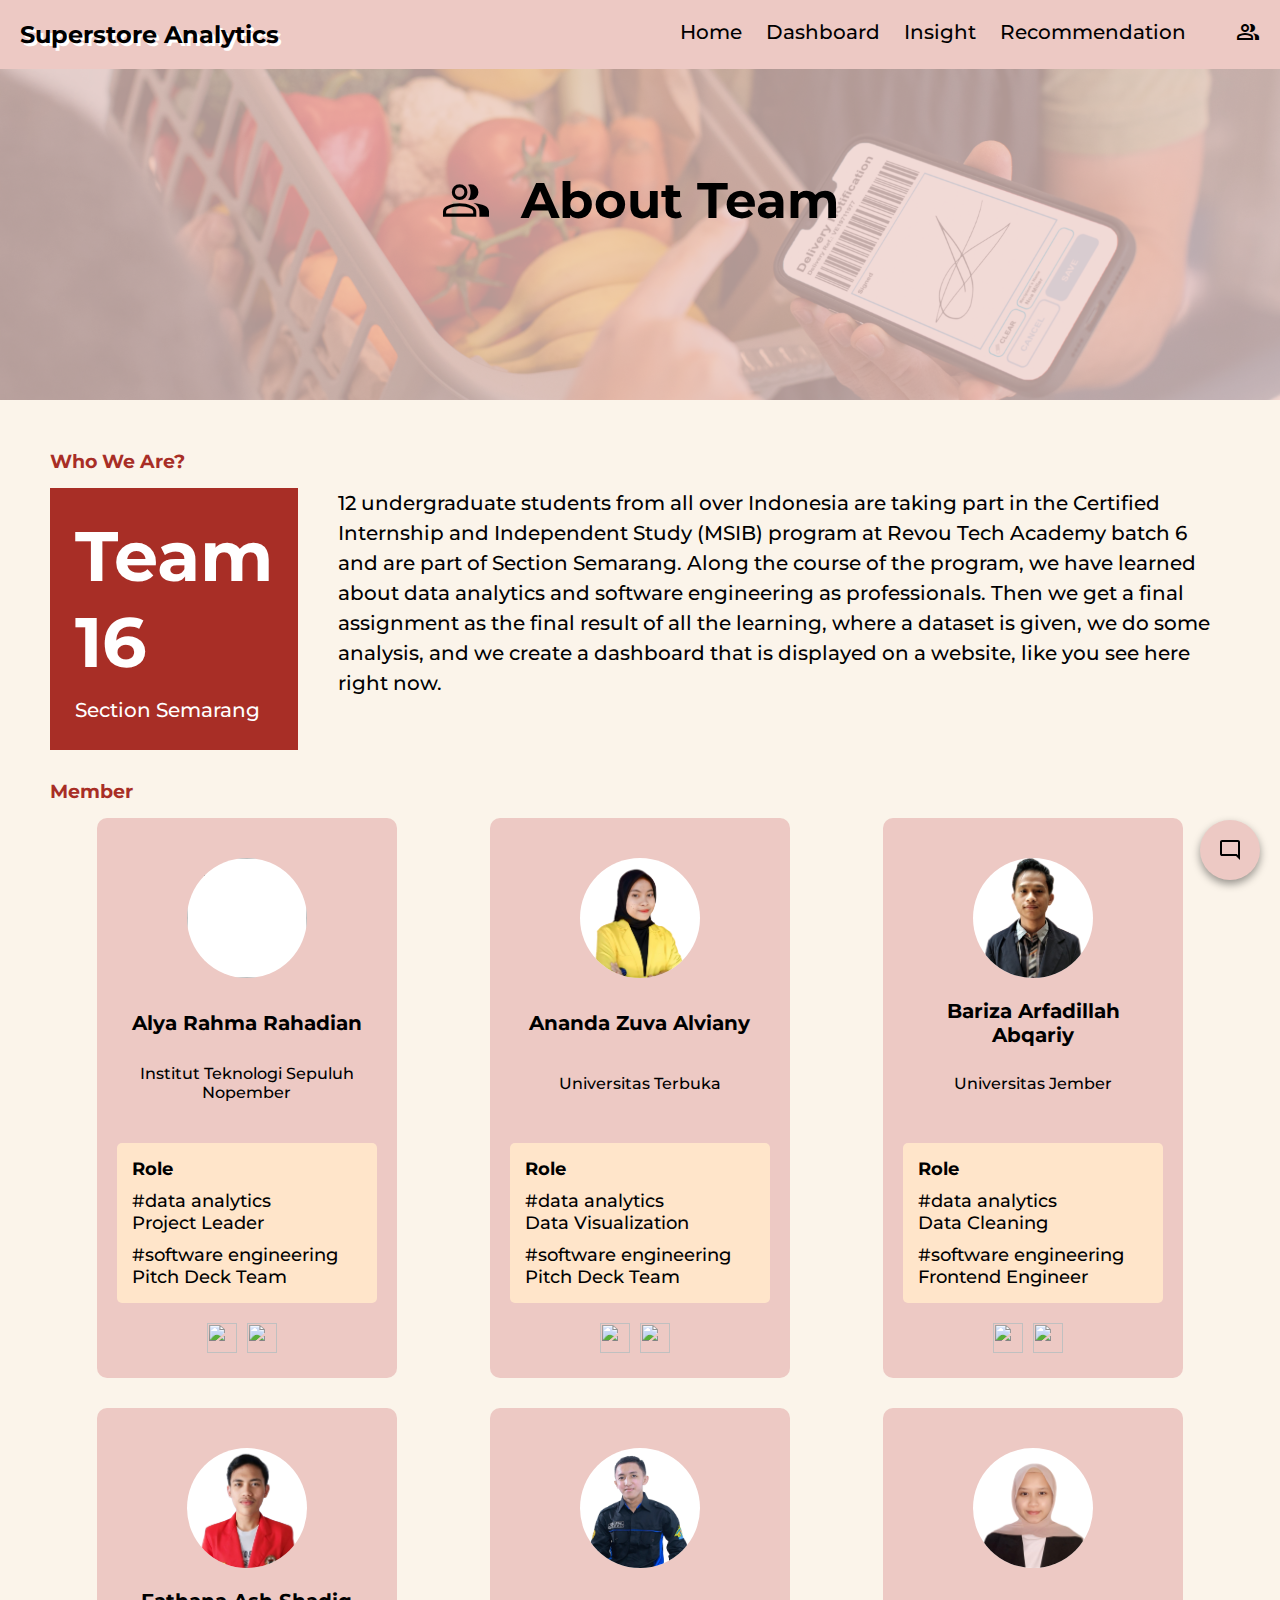
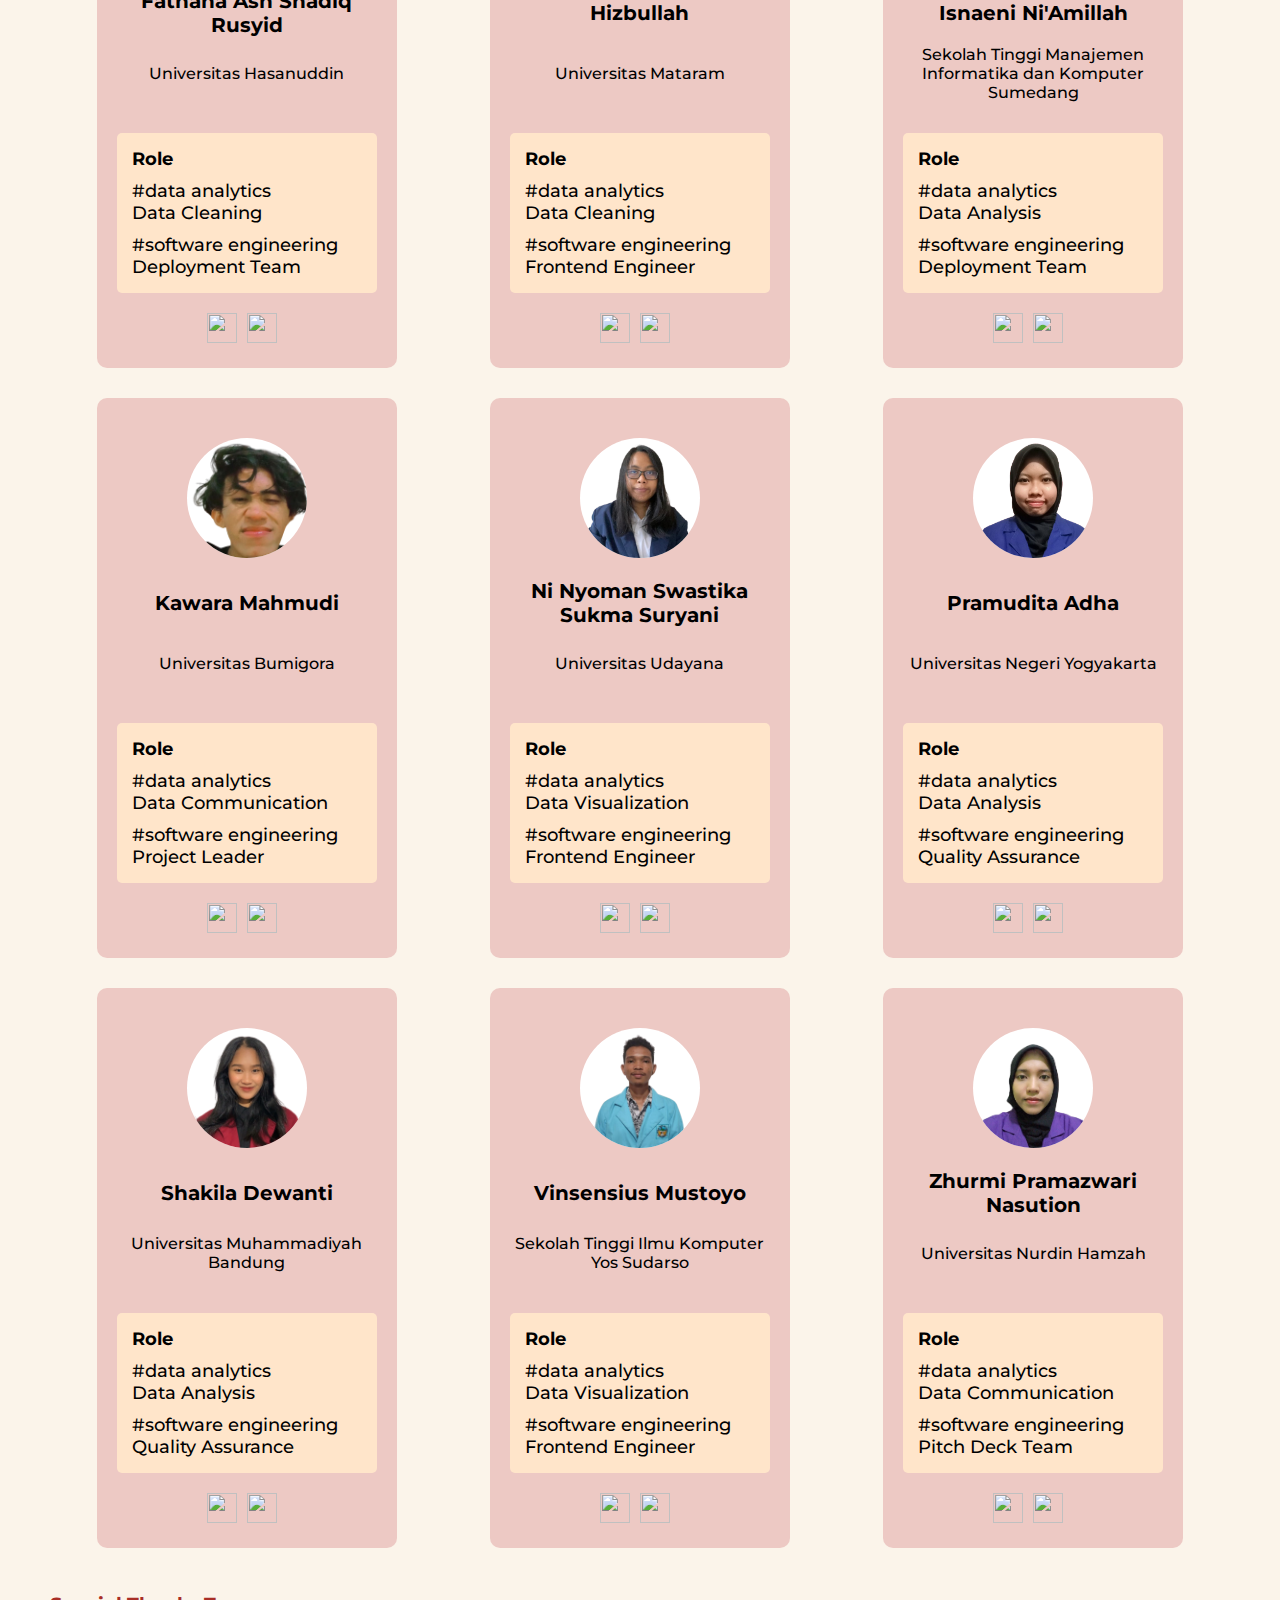
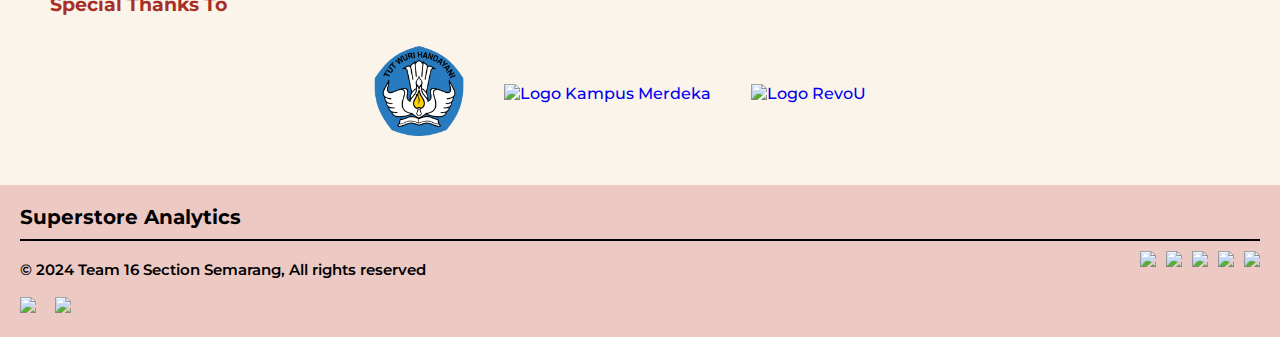
==== about.html @ 0c0ba97a "just separating the html css js" ====
<!DOCTYPE html>
<html>
    <head>
        <meta charset="UTF-8" />
        <meta name="viewport" content="width=device-width, initial-scale=1.0" />
        <title>Capstone Project | group16</title>

        <!-- Style CSS -->
        <link rel="stylesheet" type="text/css" href="./about.css">

        <link rel="preconnect" href="https://fonts.googleapis.com">
        <link rel="preconnect" href="https://fonts.gstatic.com" crossorigin>
        <link href="https://fonts.googleapis.com/css2?family=Montserrat:ital,wght@0,100..900;1,100..900&display=swap" rel="stylesheet">
    
        <!-- Icons -->
        <link
        rel="stylesheet"
        href="https://fonts.googleapis.com/css2?family=Material+Symbols+Outlined"
        />
    </head>

    <body>
        <!-- header/navigation section -->
        <nav>
                <h1 class="nav-h1">Superstore Analytics</h1>

                <div href="#" class="toggle-button" id="toggle-button">
                    <span class="material-symbols-outlined">Menu</span>
                </div>

                <div class="nav-menu-right" id="nav-menu-right">
                    <div class="nav-menu-right-container">
                        <div class="nav-menu">
                            <a href="index.html" class="nav-section-menu">Home</a>
                            <a href="dashboard.html" class="nav-section-menu">Dashboard</a>
                            <a href="insight.html" class="nav-section-menu">Insight</a>
                            <a href="halaman-recomendation.html" class="nav-section-menu">Recommendation</a>
                            <a href="about.html" class="nav-section-menu about-team">About Team</a>
                        </div>
                            <a href="about.html"aria-current="page"><span class="material-symbols-outlined icon-nav">Group</span></a>
                    </div>
                </div>
        </nav>

        <!--Title about-->
        <div class="title">
            <div class="overlay-title">
                <span class="material-symbols-outlined md-50">group</span>
                <h1 class="h1-title">About Team</h1>
            </div>
        </div>

        <!-- who we are -->
        <div class="whoweare">
            <h3>Who We Are?</h3>
            <div class="team">
                <div class="team16">
                    <p><b>Team 16</b></p>
                    <p>Section Semarang</p>
                </div>
                <p>12 undergraduate students from all over Indonesia are taking part in the Certified Internship and Independent Study (MSIB) program at Revou Tech Academy batch 6 and are part of Section Semarang. 
                    Along the course of the program, we have learned about data analytics and software engineering as professionals. 
                    Then we get a final assignment as the final result of all the learning, where a dataset is given, we do some analysis, 
                    and we create a dashboard that is displayed on a website, like you see here right now.
                </p>
            </div>
        </div>

        <!-- member -->
        <div class="member-team">
            <h3>Member</h3>
            <div class="member">
                <div class="box-member">
                    <div class="information-member">
                        <img src="./assets/revou_png-removebg-preview.png">
                        <div class="information">
                            <p><b>Alya Rahma Rahadian</b></p>
                            <p>Institut Teknologi Sepuluh Nopember</p>
                        </div>
                    </div>
                    <div class="role">
                        <p><b>Role</b></p>
                        <p>#data analytics</p>
                        <p>Project Leader</p>
                        <p>#software engineering</p>
                        <p>Pitch Deck Team</p>
                    </div>
                    <div class="sosmed">
                        <a href="https://www.linkedin.com/"><img src="./assets/sosmed-linkedin.png"></a>
                        <a href="https://github.com/alyarrahadian"><img src="./assets/sosmed-github.png"></a>
                    </div>
                </div>

                <div class="box-member">
                    <div class="information-member">
                        <img src="./assets/Photo buat PPT/ananda.png">
                        <div class="information">
                            <p><b>Ananda Zuva Alviany</b></p>
                            <p>Universitas Terbuka</p>
                        </div>
                    </div>
                    <div class="role">
                        <p><b>Role</b></p>
                        <p>#data analytics</p>
                        <p>Data Visualization</p>
                        <p>#software engineering</p>
                        <p>Pitch Deck Team</p>
                    </div>
                    <div class="sosmed">
                        <a href="https://www.linkedin.com/in/ananda-zuva-alviany-a04074256"><img src="./assets/sosmed-linkedin.png"></a>
                        <a href="https://github.com/Anandazuva"><img src="./assets/sosmed-github.png"></a>
                    </div>
                </div>

                <div class="box-member">
                    <div class="information-member">
                        <img src="./assets/Photo buat PPT/bariza.png">
                        <div class="information">
                            <p><b>Bariza Arfadillah Abqariy</b></p>
                            <p>Universitas Jember</p>
                        </div>
                    </div>
                    <div class="role">
                        <p><b>Role</b></p>
                        <p>#data analytics</p>
                        <p>Data Cleaning</p>
                        <p>#software engineering</p>
                        <p>Frontend Engineer</p>
                    </div>
                    <div class="sosmed">
                        <a href="https://linkedin.com/in/bariza-arfadillah-abqariy-230022221"><img src="./assets/sosmed-linkedin.png"></a>
                        <a href="https://github.com/barizaarfadillah"><img src="./assets/sosmed-github.png"></a>
                    </div>
                </div>

                <div class="box-member">
                    <div class="information-member">
                        <img src="./assets/Photo buat PPT/fathana.png">
                        <div class="information">
                            <p><b>Fathana Ash Shadiq Rusyid</b></p>
                            <p>Universitas Hasanuddin</p>
                        </div>
                    </div>
                    <div class="role">
                        <p><b>Role</b></p>
                        <p>#data analytics</p>
                        <p>Data Cleaning</p>
                        <p>#software engineering</p>
                        <p>Deployment Team</p>
                    </div>
                    <div class="sosmed">
                        <a href="https://www.linkedin.com/"><img src="./assets/sosmed-linkedin.png"></a>
                        <a href="https://github.com/fathanash"><img src="./assets/sosmed-github.png"></a>
                    </div>
                </div>

                <div class="box-member">
                    <div class="information-member">
                        <img src="./assets/Photo buat PPT/Hizbullah.png">
                        <div class="information">
                            <p><b>Hizbullah</b></p>
                            <p>Universitas Mataram</p>
                        </div>
                    </div>
                    <div class="role">
                        <p><b>Role</b></p>
                        <p>#data analytics</p>
                        <p>Data Cleaning</p>
                        <p>#software engineering</p>
                        <p>Frontend Engineer</p>
                    </div>
                    <div class="sosmed">
                        <a href="https://www.linkedin.com/"><img src="./assets/sosmed-linkedin.png"></a>
                        <a href="https://github.com"><img src="./assets/sosmed-github.png"></a>
                    </div>
                </div>

                <div class="box-member">
                    <div class="information-member">
                        <img src="./assets/Photo buat PPT/isnaeni.png">
                        <div class="information">
                            <p><b>Isnaeni Ni'Amillah</b></p>
                            <p>Sekolah Tinggi Manajemen Informatika dan Komputer Sumedang</p>
                        </div>
                    </div>
                    <div class="role">
                        <p><b>Role</b></p>
                        <p>#data analytics</p>
                        <p>Data Analysis</p>
                        <p>#software engineering</p>
                        <p>Deployment Team</p>
                    </div>
                    <div class="sosmed">
                        <a href="https://www.linkedin.com/in/isnaeni-ni-amillah/"><img src="./assets/sosmed-linkedin.png"></a>
                        <a href="https://github.com/isnaeniniamillah"><img src="./assets/sosmed-github.png"></a>
                    </div>
                </div>

                <div class="box-member">
                    <div class="information-member">
                        <img src="./assets/Photo buat PPT/kawara.png">
                        <div class="information">
                            <p><b>Kawara Mahmudi</b></p>
                            <p>Universitas Bumigora</p>
                        </div>
                    </div>
                    <div class="role">
                        <p><b>Role</b></p>
                        <p>#data analytics</p>
                        <p>Data Communication</p>
                        <p>#software engineering</p>
                        <p>Project Leader</p>
                    </div>
                    <div class="sosmed">
                        <a href="https://www.linkedin.com/in/kawara-mahmudi-bbb211290/"><img src="./assets/sosmed-linkedin.png"></a>
                        <a href="https://github.com/kawaramuhammad"><img src="./assets/sosmed-github.png"></a>
                    </div>
                </div>

                <div class="box-member">
                    <div class="information-member">
                        <img src="./assets/Photo buat PPT/sukma.png">
                        <div class="information">
                            <p><b>Ni Nyoman Swastika Sukma Suryani</b></p>
                            <p>Universitas Udayana</p>
                        </div>
                    </div>
                    <div class="role">
                        <p><b>Role</b></p>
                        <p>#data analytics</p>
                        <p>Data Visualization</p>
                        <p>#software engineering</p>
                        <p>Frontend Engineer</p>
                    </div>
                    <div class="sosmed">
                        <a href="https://www.linkedin.com/in/ni-nyoman-swastika-sukma-suryani/"><img src="./assets/sosmed-linkedin.png"></a>
                        <a href="https://github.com/nisukmaa"><img src="./assets/sosmed-github.png"></a>
                    </div>
                </div>

                <div class="box-member">
                    <div class="information-member">
                        <img src="./assets/adha.png">
                        <div class="information">
                            <p><b>Pramudita Adha</b></p>
                            <p>Universitas Negeri Yogyakarta</p>
                        </div>
                    </div>
                    <div class="role">
                        <p><b>Role</b></p>
                        <p>#data analytics</p>
                        <p>Data Analysis</p>
                        <p>#software engineering</p>
                        <p>Quality Assurance</p>
                    </div>
                    <div class="sosmed">
                        <a href="https://linkedin.com/in/pramudita-adha"><img src="./assets/sosmed-linkedin.png"></a>
                        <a href="https://github.com/pramuditaadha"><img src="./assets/sosmed-github.png"></a>
                    </div>
                </div>

                <div class="box-member">
                    <div class="information-member">
                        <img src="./assets/Photo buat PPT/shakila.png">
                        <div class="information">
                            <p><b>Shakila Dewanti</b></p>
                            <p>Universitas Muhammadiyah Bandung</p>
                        </div>
                    </div>
                    <div class="role">
                        <p><b>Role</b></p>
                        <p>#data analytics</p>
                        <p>Data Analysis</p>
                        <p>#software engineering</p>
                        <p>Quality Assurance</p>
                    </div>
                    <div class="sosmed">
                        <a href="https://linkedin.com/in/shakila-dewanti-b1394627b"><img src="./assets/sosmed-linkedin.png"></a>
                        <a href="https://github.com/kilaaa1818"><img src="./assets/sosmed-github.png"></a>
                    </div>
                </div>

                <div class="box-member">
                    <div class="information-member">
                        <img src="./assets/Photo buat PPT/jhen.png">
                        <div class="information">
                            <p><b>Vinsensius Mustoyo</b></p>
                            <p>Sekolah Tinggi Ilmu Komputer Yos Sudarso</p>
                        </div>
                    </div>
                    <div class="role">
                        <p><b>Role</b></p>
                        <p>#data analytics</p>
                        <p>Data Visualization</p>
                        <p>#software engineering</p>
                        <p>Frontend Engineer</p>
                    </div>
                    <div class="sosmed">
                        <a href="https://www.linkedin.com/in/vinsensius-mustoyo-15b9322b1/"><img src="./assets/sosmed-linkedin.png"></a>
                        <a href="https://github.com/JhenMustoyo27"><img src="./assets/sosmed-github.png"></a>
                    </div>
                </div>

                <div class="box-member">
                    <div class="information-member">
                        <img src="./assets/Photo buat PPT/zhurmi.png">
                        <div class="information">
                            <p><b>Zhurmi Pramazwari Nasution</b></p>
                            <p>Universitas Nurdin Hamzah</p>
                        </div>
                    </div>
                    <div class="role">
                        <p><b>Role</b></p>
                        <p>#data analytics</p>
                        <p>Data Communication</p>
                        <p>#software engineering</p>
                        <p>Pitch Deck Team</p>
                    </div>
                    <div class="sosmed">
                        <a href="https://www.linkedin.com/in/zhurmi-pramazwari-nasution-6075a1277/"><img src="./assets/sosmed-linkedin.png"></a>
                        <a href="https://github.com/Zhurmi15"><img src="./assets/sosmed-github.png"></a>
                    </div>
                </div>
            </div>
        </div>

        <!-- special thanks -->
        <div class="specialthanks">
            <h3>Special Thanks To</h3>
            <div class="img-container">
                <a href="https://www.kemdikbud.go.id/"><img src="./assets/Logo_of_Ministry_of_Education_and_Culture_of_Republic_of_Indonesia.svg.webp" alt="Logo Kemendikbudristek"></a>
                <a href="https://kampusmerdeka.kemdikbud.go.id/"><img src="./assets/Logo_Kampus_Merdeka_Kemendikbud.png" alt="Logo Kampus Merdeka"></a>
                <a href="https://revou.co/"><img src="./assets/revou_png-removebg-preview.png" alt="Logo RevoU" class="revou"></a>
            </div>
        </div>

        <!-- footer section -->
        <div class="footer-side">
            <h1 class="left-h1">Superstore Analytics</h1>
            
            <div class="line"></div>
            <div class="flex-footer">
                <p class="p-footer">© 2024 Team 16 Section Semarang, All rights reserved</p>
                <div class="sosmed-flex-footer">
                    <a href="https://www.instagram.com/"><img src="./assets/sosmed-ig.png" class="sosmed-footer"></a>
                    <a href="https://www.facebook.com/"><img src="./assets/sosmed-fb.png" class="sosmed-footer"></a>
                    <a href="https://www.x.com/"><img src="./assets/sosmed-x twt.png" class="sosmed-footer"></a>
                    <a href="https://www.linkedin.com/"><img src="./assets/sosmed-linkedin.png" class="sosmed-footer"></a>
                    <a href="https://github.com/Kampus-Merdeka-Software-Engineering/km-feb24-Semarang-16.git"><img src="./assets/sosmed-github.png" class="sosmed-footer sosmed-footer-github"></a>
            </div>
        </div>
            <img src="./assets/revou_png-removebg-preview.png" class="logo-footer">
            <img src="./assets/km png.png" class="logo-footer">
        </div>

        <!-- message icon -->
        <button class="message-icon" id="messageIcon">
            <span class="material-symbols-outlined"> mode_comment</span>
        </button>

        <!-- message pop pup -->
        <div class="popup-overlay" style="display: none;"></div>
        <div class="popup-container" id="popupContainer" style="display: none;">
            <div class="popup-box">
                <div><span class="material-symbols-outlined close-button" id="closePopup">close</span></div>
                <div class="message-head">
                    <h2>Message Us!</h2>
                    <p>Feel free to message with us! </p>
                </div>
                <form action="#" method="post" id="messageForm">
                    <div class="form-message" id="messageBox">
                        <input type="text" placeholder="Name" class="form-message-area" name="name">
                        <input type="email" placeholder="E-mail" class="form-message-area" name="email">
                        <textarea placeholder="Message" class="form-message-area email" name="message"></textarea>
                        <button class="button-message" type="submit">Submit</button>
                    </div>
                </form>
            </div>

            <div id="alert" class="text-alert">
                <p id="alerttext"></p>
            </div>
        </div>
    </body>
</html>
---- about.css ----
body{
    background-color: #FBF4EA;
    font-family: 'Montserrat', sans-serif;
    margin: 0;
    padding: 0;
}

h2, p, h1, h3{
    margin: 0px;
}

a {
    text-decoration: none;
}

/* navigation area */
nav{
    background-color: #EDC9C4;
    width: auto;
    height: max-content;
    top: 0;
    left: 0;
    right: 0;
    position: fixed;
    z-index: 1000;
    display: flex;
    justify-content: space-between;
    padding: 20px ;
}

.nav-h1{
    font-size: 24px;
    text-shadow: 3px 3px #fff;
    margin-top: auto;
    margin-bottom: auto;
}

.nav-menu{
    margin-right: 40px;
    display: block;
}

.nav-menu-right-container{
    display: flex;
    flex-direction: row;
}

.nav-section-menu{
    cursor: pointer;
    color: #000;
    text-decoration: none;
    font-size: 20px;
    font-weight: 500;
    height: 20px;
    padding: 10px;
    border-radius: 10px;
}

.nav-section-menu.about-team{
    display: none;
}

.nav-section-menu:hover{
    background-color: #E15240;
    color: #fff ;
}

.icon-nav{
    color: #000;
    text-decoration: none;
    cursor: pointer;
    padding: 10px;
    margin: -10px;
}

.icon-nav:hover{
    background-color: #E15240;
    border-radius: 50%;
    color: #fff;
}

.toggle-button{
    position: absolute;
    top: 8px;
    right: 15px;
    display: none;
    flex-direction: column;
    justify-content: space-between;
    align-items: center;
    padding: 10px;
}

@media (max-width :768px){
    nav{
        padding: 0px;
    }

    .nav-h1{
        font-size: 18px;
        padding: 20px 0px 20px 20px;
    }

    .toggle-button{
        display: block;
    }

    .toggle-button:hover{
        background-color: #E15240;
        color: #fff;
        border-radius: 50%
    }

    .nav-menu-right{
        display: none;
        width: 100%;
        border-top: 1px solid #000;
        margin-bottom: 20px;
    }

    .nav-menu-right-container{
        margin-top: 10px;
    }

    nav{
        flex-direction: column;
        align-items: flex-start;
    }

    .nav-menu{
        display: flex;
        flex-direction: column;
        margin-right: 0px;
        width: 100%;
        border-radius: 5px;
        margin: 0px 10px;
    }

    .nav-menu a {
        padding: 15px 0px 15px 20px;
        font-size: 16px;
    }

    .icon-nav.material-symbols-outlined{
        display: none;
    }

    .nav-section-menu.about-team{
        display: block;
    }

    .active{
        display: block;
    }
}

/* tablet view */
@media (min-width: 769px) and (max-width: 1024px){
    nav{
        padding: 0px;
    }

    .nav-h1{
        font-size: 18px;
        padding: 20px 0px 20px 20px;
    }

    .toggle-button{
        display: block;
    }

    .toggle-button:hover{
        background-color: #E15240;
        color: #fff;
        border-radius: 50%
    }

    .nav-menu-right{
        display: none;
        width: 100%;
        border-top: 1px solid #000;
        margin-bottom: 20px;
    }

    .nav-menu-right-container{
        margin-top: 10px;
    }

    nav{
        flex-direction: column;
        align-items: flex-start;
    }

    .nav-menu{
        display: flex;
        flex-direction: column;
        margin-right: 0px;
        width: 100%;
        border-radius: 5px;
        margin: 0px 10px;
    }

    .nav-menu a {
        padding: 15px 0px 15px 20px;
        font-size: 18px;
    }

    .icon-nav.material-symbols-outlined{
        display: none;
    }

    .nav-section-menu.about-team{
        display: block;
    }

    .active{
        display: block;
    }
}

/* title */
.title {
  position: relative;
  display: flex;
  align-items: center;
  justify-content: center;
  height: 400px;
  width: auto;
  background-image: url('./assets/delivery-man-giving-groceries-order-customer\ 1.png');
  background-size: cover;
  background-position: center;
  background-repeat: no-repeat;
}

.overlay-title{
  background-color: rgba(237, 201, 196, 0.65);
  width: 100%;
  height: 100%;
  display: flex;
  align-items: center;
  justify-content: center;
}

.h1-title{
  padding-left: 30px;
  font-size: 50px;
}

.md-50{
font-size: 50px !important ;
}

/* mobile view */
@media (max-width :768px){
  .h1-title{
    font-size: 44px;
    padding-left: 10px;
  }

  .overlay-title{
    margin: 0px !important;
  }
}

/* who we are */
.whoweare{
  margin: 50px 50px 30px 50px;
  font-weight: 500;

  h3{
      color: #A82E26;
  }

  .team{
      display: flex;
      flex-direction: row;
      margin-top: 15px;
      p:last-child{
          font-size: 20px;
          line-height: 30px;
      }
  }
  .team16{
      background-color: #A82E26;
      color: #fff;
      padding: 25px;
      margin-right: 40px;
      p:nth-child(1){
          font-size: 70px;
          margin-bottom: 10px;
      }
      p:last-child{
          font-size: 20px;
      }
  }
}

/* special thanks */
.specialthanks{
  margin: 0px 50px 30px 50px;
  font-weight: 500;

  h3{
      color: #A82E26;
  }

  .img-container{
      margin-top: 15px;
      display: flex;
      justify-content: center;
      align-items: center;

      img{
          height: 90px;
          padding: 15px 0px;
          margin-right: 40px;
      }
  }
}

/* member */
.member-team{
  margin: 0px 50px 30px 50px;
  h3{
      color: #A82E26;
  }
  .member{
      display: flex;
      flex-wrap: wrap;
      justify-content: space-evenly;
  }
  .box-member{
      background-color: #EDC9C4;
      padding: 20px;
      margin: 15px auto;
      border-radius: 10px;
      font-weight: 500;
      font-size: 18px;
      width: 260px;

      &:hover{
          animation-name: boxAnimation;
          animation-duration: 500ms;
          animation-fill-mode: forwards;
          animation-iteration-count: 1;
          animation-direction: alternate;
          .information p:nth-child(1), .information p:nth-child(2){
              color: #fff;
          }

          .sosmed img {
              filter: brightness(0) invert(1);
          }
      }
  }

  .information-member{
      display: flex;
      flex-direction: column;
      justify-content: center;
      align-items: center;
      img{
          border-radius: 50%;
          background-color: #fff;
          width: 120px;
          height: 120px;
          margin: 20px 0px;
      }
      p{
          text-align: center;
      }
  }
  .role{
      background-color: #FFE5CA;
      margin: 15px 0px 20px 0px;
      padding: 15px;
      border-radius: 5px;
      p:nth-child(1){
          margin-bottom : 10px;
      }
      p:nth-child(3){
          margin-bottom: 10px;
      }
  }
  .sosmed{
      display: flex;
      flex-direction: row;
      text-align: center;
      justify-content: center;
      img{
          height: 30px;
          width: 30px;
          margin-right: 10px;
      }
  }

  .information{
      justify-content: center;
      align-items: center;
  }

  .information p:nth-child(1){
      height: 30px;
      justify-content: center;
      align-items: center;
      display: flex;
      padding: 10px;
      font-size: 20px;
  }

  .information p:nth-child(2){
      height: 50px;
      padding: 10px 0;
      margin-bottom: 10px;
      justify-content: center;
      align-items: center;
      display: flex;
      font-size: 16px;
  }
}

@keyframes boxAnimation {
  0%{
      background-color: #EDC9C4;
      transform: translateY(0);
      scale: 0.99;
  }
  
  100%{
      background-color: #E15240;
      transform: translateY(-15px);
      scale: 1.05;
  }
}

/* mobile view */
@media (max-width : 768px){
  .whoweare{
      margin: 50px 30px 0px 30px;

      .team{
          display: flex;
          flex-direction: column;

          p:last-child{
              font-size: 18px;
              line-height: 30px;
          }
      }

      .team16{
          margin: 0px 0px 20px 0px;
          width: max-content;

          p:nth-child(1){
              font-size: 66px;
              margin-bottom: 10px;
          }
      }
  }

  .member-team{
      margin: 25px 30px 0px 30px;
  }

  .specialthanks{
      margin: 25px 30px 50px 30px;

      .img-container{
          margin-top: 10px;
          justify-content: center;
          align-items: center;

          img{
              margin: 0px;
              height: 70px;
              margin-right: 20px;
          }

          .revou{
              margin-right: 0px;
          }
      }
  }
}

@media (min-width : 768px)and (max-width: 1024px){
  .whoweare{
      margin: 50px;

      .team16{
          margin: 0px 0px 20px 0px;
          width: max-content;
          height: fit-content;
          margin-right: 15px;
      }

      .team{
          p:last-child{
              font-size: 18px;
              line-height: 30px;
          }
  
      }
  }
}

/* footer area */
.footer-side{
    width: auto;
    bottom: 0%;
    padding: 20px;
    background-color: #EDC9C4;
    background-size: cover;
    bottom: 0;
  }

  .left-h1{
    font-size: 20px;
    padding-bottom: 10px;
  }

  .flex-footer {
    display: flex;
    justify-content: space-between;
    padding-top: 10px;
    height: 31px;
    bottom: 0px;
  }

  .sosmed-flex-footer a {
    z-index: 1;
    position: relative;
}

  .sosmed-flex-footer{
    display: flex;
    flex-direction: row;
  }

  .line{
    box-sizing: border-box;
    border-top-width: 2px;
    border-top-style: solid ;
    color: #000;
  }

  .p-footer{
    font-size: 15px;
    font-weight: 600;
    padding-top: 9px;
    height: 15px;
  }

  .sosmed-footer{
    width: 31px;
    padding-right: 10px;
  }

  .sosmed-footer-github{
    padding-right: 0px;
  }

  .logo-footer{
    height: 40px;
    padding-right: 15px;
    padding-top: 15px;
  }

  /* mobile view */
  @media (max-width: 768px){
    .flex-footer{
        display: flex;
        flex-direction: column;
    }

    .sosmed-flex-footer{
        padding-top: 30px;
    }

    .logo-footer{
        margin-top: 70px;
    }

    .card{
        width: auto;
        height: 100%;
      }
  }

  /* message icon */
  .message-icon{
    color: #000;
    text-decoration: none;
    cursor: pointer;
    padding: 10px;
    border-radius: 50%;
    position: fixed;
    border: none;
    background-color: #EDC9C4;
    right: 20px;
    bottom: 20px;
    width: 60px;
    height: 60px; 
    display: flex;
    justify-content: center;
    align-items: center;
    box-shadow: 0 4px 8px rgba(0, 0, 0, 0.4);
    z-index: 1000;
  }
  
  .message-icon:hover{
    color: #fff;
    background-color: #E15240;
  }
  
  /* message area */
  .form-message{
    display: flex;
    flex-direction: column;
    align-items: center;
    justify-content: center;
  }
  
  .form-message-area{
    font-family: 'Montserrat, sans-serif';
    font-size: 18px;
    width: 400px;
    height: 10px;
    padding: 15px;
    border-radius: 10px;
    margin-bottom: 15px;
    border: none;
  }
  
  .email {
    height: 120px;
  }
  
  .button-message{
    width: 150px;
    padding: 10px;
    border-radius: 10px;
    font-size: 20px;
    text-align: center;
    background-color: #fff;
    border: none;
    cursor: pointer;
    color: #000;
    font-weight: 500;
  }
  
  .button-message:hover{
    background-color: #ffe5ca;
  }
  
  .message-head{
    text-align: center;
    justify-items: center;
    color: #fff;
  }
  
  .message-head h2{
    margin-bottom: 15px;
    font-size: 28px;
  }
  
  .message-head p{
    margin-bottom: 25px;
    font-size: 20px;
  }
  
  .popup-box{
    width: 600px;
    border-radius: 10px;
    padding: 20px;
    background-color: #E15240;
    position: relative;
    display: flex;
    flex-direction: column;
  }
  
  .popup-container{
    display: none;
    width: auto;
    position: fixed;
    top: 50%; 
    left: 50%;
    transform: translate(-50%, -50%);
    display: flex;
    justify-content: center;
    align-items: center;
    z-index: 1000;
  }
  
  .close-button{
    color: #fff !important;
    font-size: 40px !important;
    cursor: pointer;
    color: #000;
    float: right;
  }
  
  .popup-overlay {
    position: fixed;
    top: 0;
    left: 0;
    width: 100%;
    height: 100%;
    background-color: rgba(237, 201, 196, 0.65);
    display: none;
    z-index: 1000;
  }
  
  .text-alert{
    background-color: #EDC9C4;
    text-align: center;
    padding: 15px;
    font-size: 24px;
    font-weight: 500;
    border-radius: 3px;
    display: none;
    position: fixed;
    top: 50%;
    left: 50%;
    transform: translate(-50%, -50%);
    z-index: 1000;
    box-sizing: border-box;
    width: 640px;
    justify-content: center;
    align-items: center;
  
    .material-symbols-outlined {
      font-size: 40px !important;
      top: 50%;
      left: 50%;
      margin-right: 10px;
      vertical-align: middle;
    }
  }
  
  /* mobile view */
  @media (max-width : 768px){
    .popup-box{
        width: 300px;
    }
  
    .form-message-area{
        width: 270px;
    }
  
    .button-message{
        width: 100px;
        border-radius: 7px;
        font-size: 16px;
        color: #000;
    }
  
    .message-head h2{
        font-size: 24px;
    }
    
    .message-head p{
        font-size: 16px;
    }
  
    .text-alert{
      width: 340px;
    }
  }
  
  @supports (-webkit-touch-callout: none) {
    .button-message {
        font-weight: 500; 
    }
  }
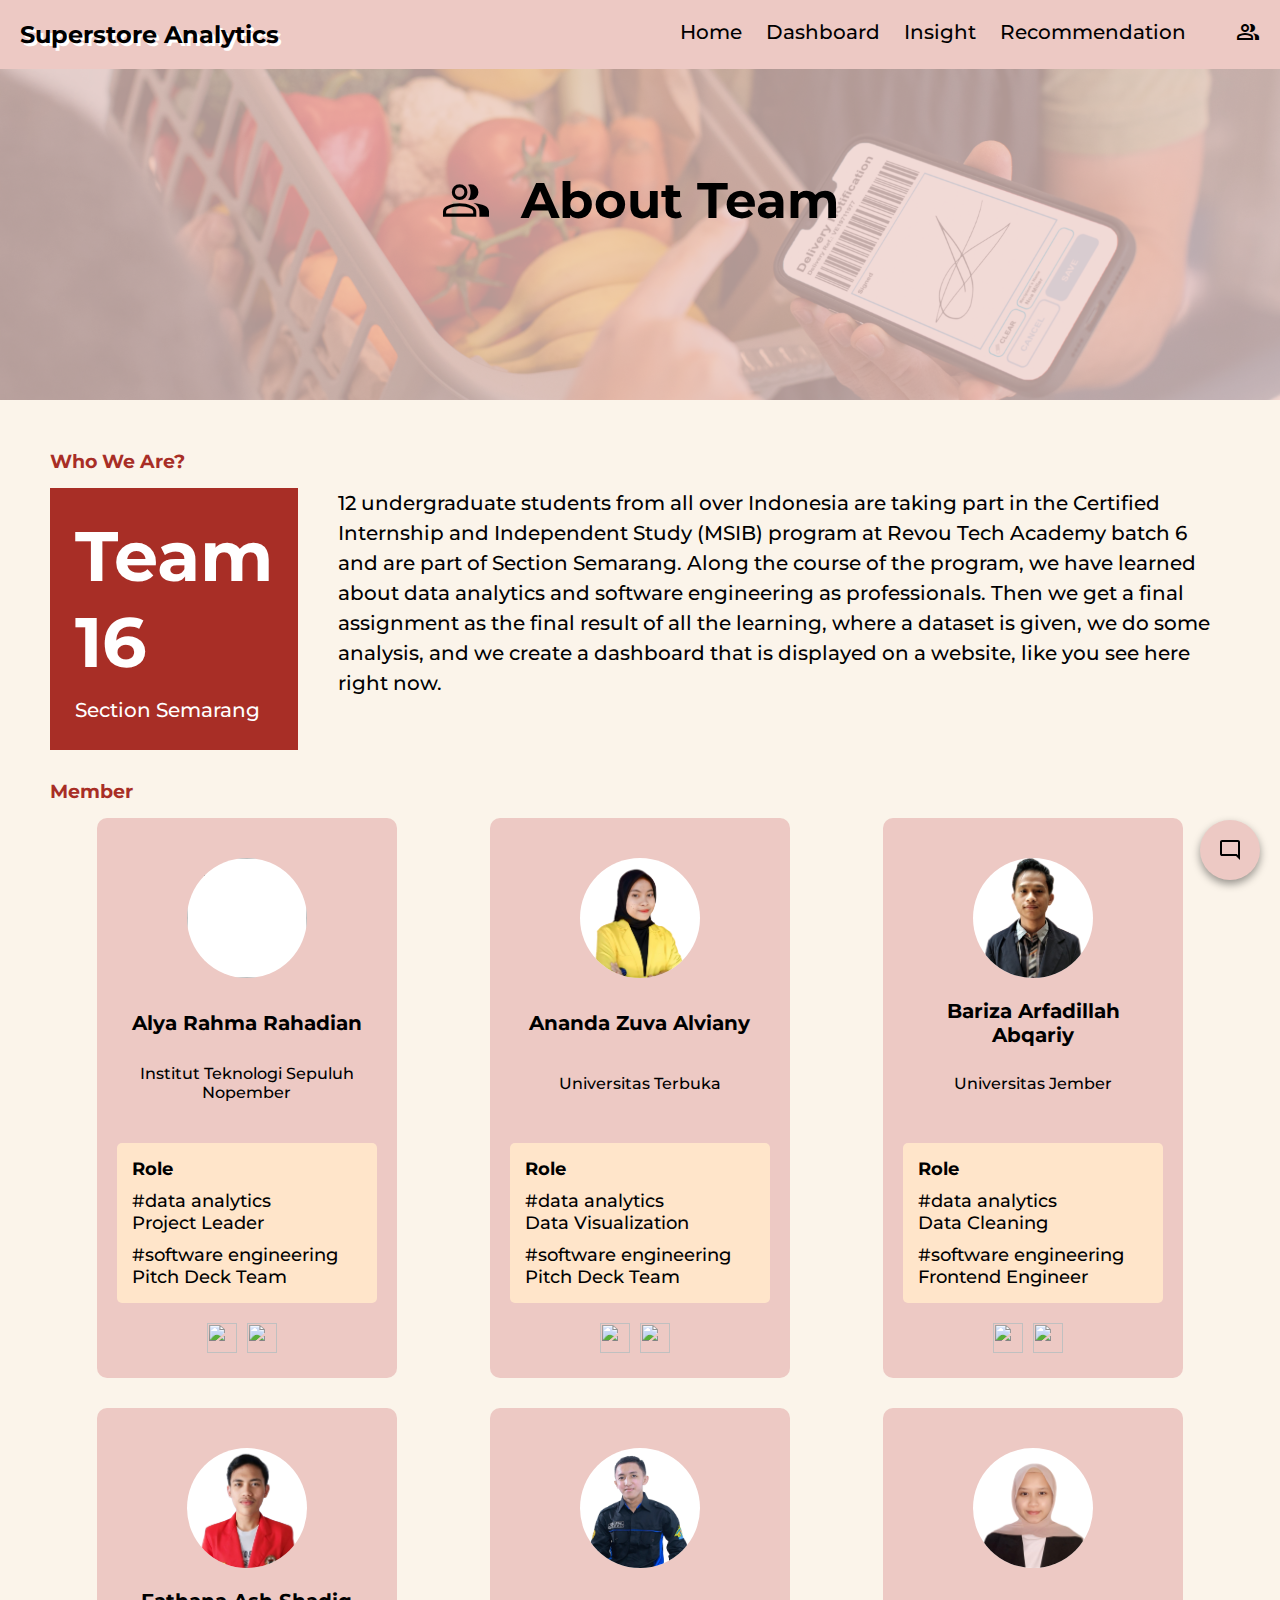
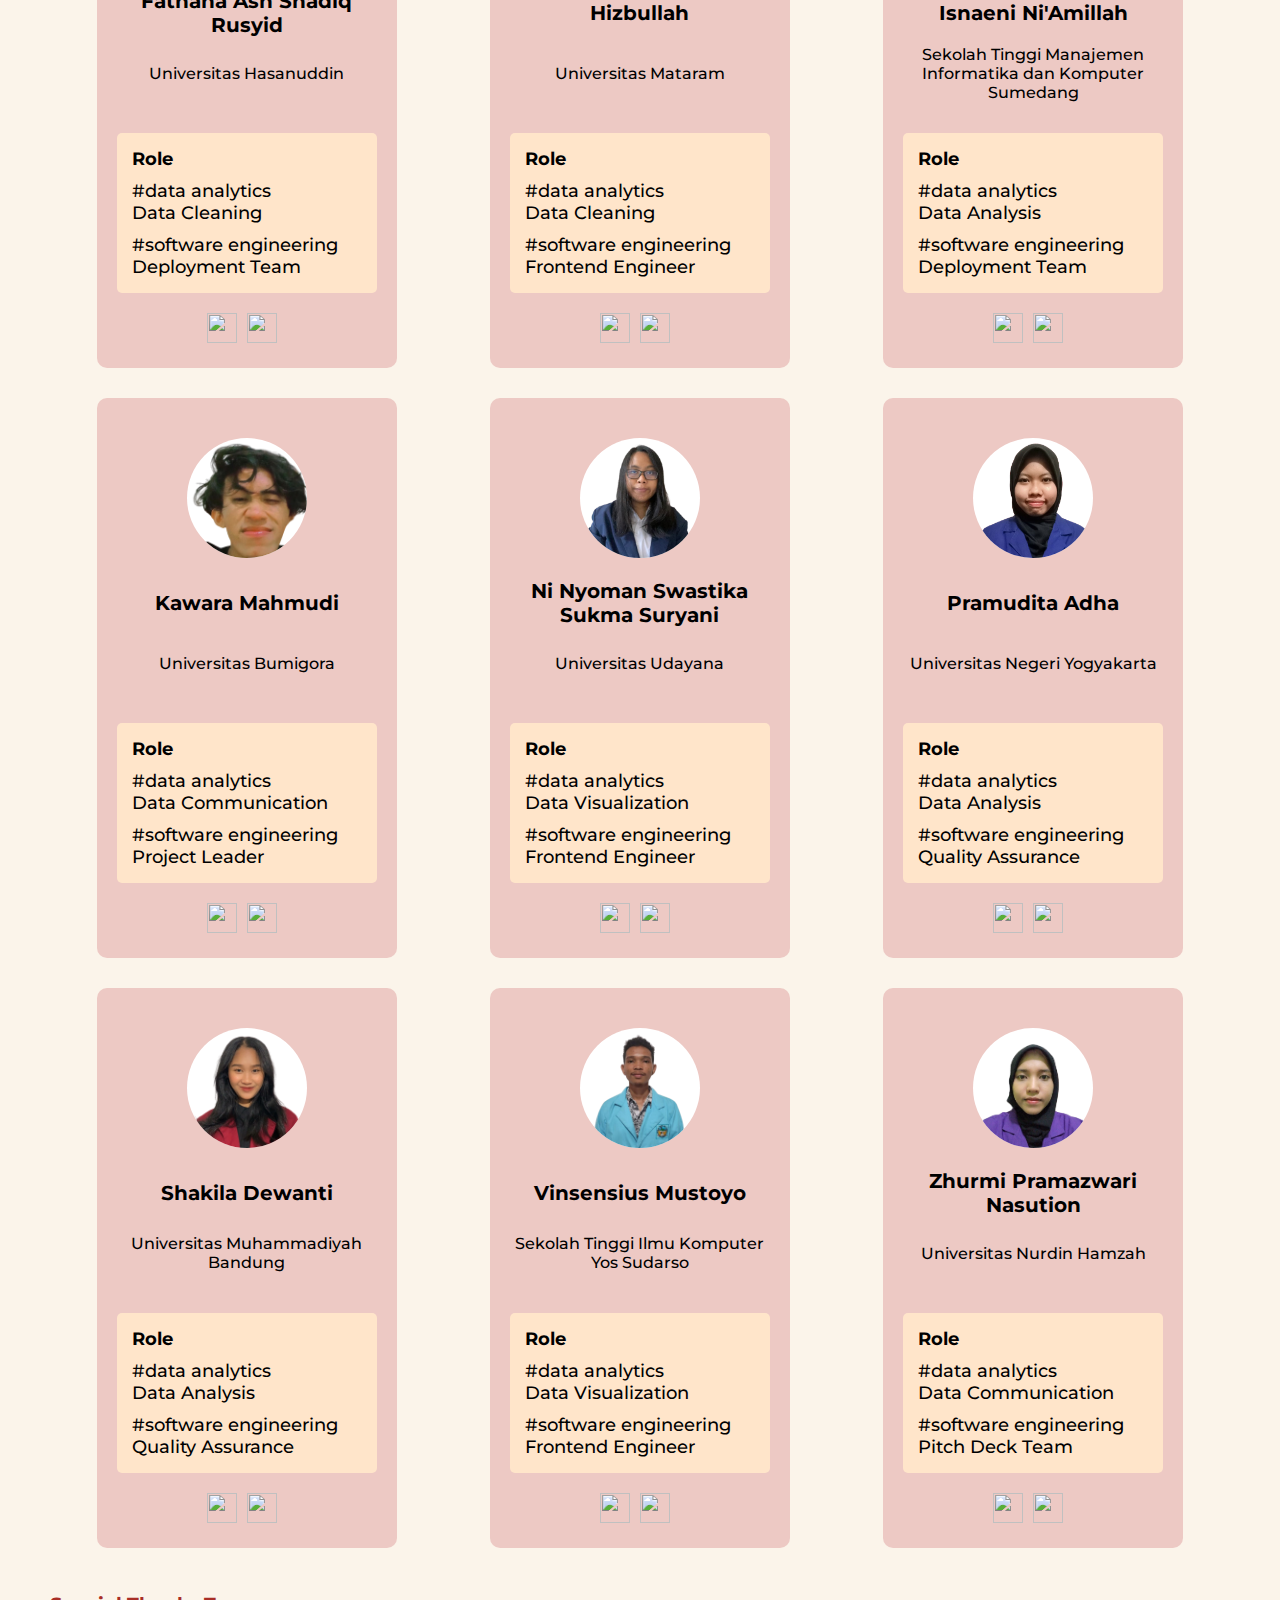
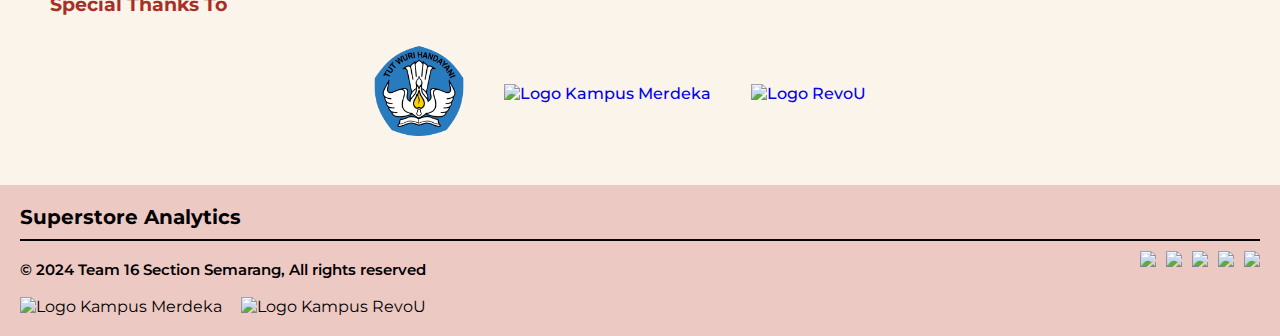
==== commit 833b01c6: "finally its successfully  in mobile view, add alt in pict" ====
--- a/about.html
+++ b/about.html
@@ -7,6 +7,7 @@
 
         <!-- Style CSS -->
         <link rel="stylesheet" type="text/css" href="./about.css">
+
 
         <link rel="preconnect" href="https://fonts.googleapis.com">
         <link rel="preconnect" href="https://fonts.gstatic.com" crossorigin>
@@ -19,7 +20,7 @@
         />
     </head>
 
-    <body>
+    <body> 
         <!-- header/navigation section -->
         <nav>
                 <h1 class="nav-h1">Superstore Analytics</h1>
@@ -349,8 +350,8 @@
                     <a href="https://github.com/Kampus-Merdeka-Software-Engineering/km-feb24-Semarang-16.git"><img src="./assets/sosmed-github.png" class="sosmed-footer sosmed-footer-github"></a>
             </div>
         </div>
-            <img src="./assets/revou_png-removebg-preview.png" class="logo-footer">
-            <img src="./assets/km png.png" class="logo-footer">
+            <img src="./assets/revou_png-removebg-preview.png" class="logo-footer" alt="Logo Kampus Merdeka">
+            <img src="./assets/km png.png" class="logo-footer" alt="Logo Kampus RevoU">
         </div>
 
         <!-- message icon -->
@@ -382,4 +383,6 @@
             </div>
         </div>
     </body>
+
+    <script src="./about.js"></script>
 </html>
--- a/about.css
+++ b/about.css
@@ -262,247 +262,258 @@
 }
 
 /* who we are */
-.whoweare{
-  margin: 50px 50px 30px 50px;
-  font-weight: 500;
-
-  h3{
-      color: #A82E26;
-  }
-
-  .team{
-      display: flex;
-      flex-direction: row;
-      margin-top: 15px;
-      p:last-child{
-          font-size: 20px;
-          line-height: 30px;
-      }
-  }
-  .team16{
-      background-color: #A82E26;
-      color: #fff;
-      padding: 25px;
-      margin-right: 40px;
-      p:nth-child(1){
-          font-size: 70px;
-          margin-bottom: 10px;
-      }
-      p:last-child{
-          font-size: 20px;
-      }
-  }
-}
-
-/* special thanks */
-.specialthanks{
-  margin: 0px 50px 30px 50px;
-  font-weight: 500;
-
-  h3{
-      color: #A82E26;
-  }
-
-  .img-container{
-      margin-top: 15px;
-      display: flex;
-      justify-content: center;
-      align-items: center;
-
-      img{
-          height: 90px;
-          padding: 15px 0px;
-          margin-right: 40px;
-      }
-  }
-}
-
-/* member */
-.member-team{
-  margin: 0px 50px 30px 50px;
-  h3{
-      color: #A82E26;
-  }
-  .member{
-      display: flex;
-      flex-wrap: wrap;
-      justify-content: space-evenly;
-  }
-  .box-member{
-      background-color: #EDC9C4;
-      padding: 20px;
-      margin: 15px auto;
-      border-radius: 10px;
-      font-weight: 500;
-      font-size: 18px;
-      width: 260px;
-
-      &:hover{
-          animation-name: boxAnimation;
-          animation-duration: 500ms;
-          animation-fill-mode: forwards;
-          animation-iteration-count: 1;
-          animation-direction: alternate;
-          .information p:nth-child(1), .information p:nth-child(2){
-              color: #fff;
-          }
-
-          .sosmed img {
-              filter: brightness(0) invert(1);
-          }
-      }
-  }
-
-  .information-member{
-      display: flex;
-      flex-direction: column;
-      justify-content: center;
-      align-items: center;
-      img{
-          border-radius: 50%;
-          background-color: #fff;
-          width: 120px;
-          height: 120px;
-          margin: 20px 0px;
-      }
-      p{
-          text-align: center;
-      }
-  }
-  .role{
-      background-color: #FFE5CA;
-      margin: 15px 0px 20px 0px;
-      padding: 15px;
-      border-radius: 5px;
-      p:nth-child(1){
-          margin-bottom : 10px;
-      }
-      p:nth-child(3){
-          margin-bottom: 10px;
-      }
-  }
-  .sosmed{
-      display: flex;
-      flex-direction: row;
-      text-align: center;
-      justify-content: center;
-      img{
-          height: 30px;
-          width: 30px;
-          margin-right: 10px;
-      }
-  }
-
-  .information{
-      justify-content: center;
-      align-items: center;
-  }
-
-  .information p:nth-child(1){
-      height: 30px;
-      justify-content: center;
-      align-items: center;
-      display: flex;
-      padding: 10px;
-      font-size: 20px;
-  }
-
-  .information p:nth-child(2){
-      height: 50px;
-      padding: 10px 0;
-      margin-bottom: 10px;
-      justify-content: center;
-      align-items: center;
-      display: flex;
-      font-size: 16px;
-  }
-}
-
-@keyframes boxAnimation {
-  0%{
+.whoweare {
+    margin: 50px 50px 30px 50px;
+    font-weight: 500;
+  }
+  
+  .whoweare h3 {
+    color: #A82E26;
+  }
+  
+  .whoweare .team {
+    display: flex;
+    flex-direction: row;
+    margin-top: 15px;
+  }
+  
+  .whoweare .team p:last-child {
+    font-size: 20px;
+    line-height: 30px;
+  }
+  
+  .whoweare .team16 {
+    background-color: #A82E26;
+    color: #fff;
+    padding: 25px;
+    margin-right: 40px;
+  }
+  
+  .whoweare .team16 p:nth-child(1) {
+    font-size: 70px;
+    margin-bottom: 10px;
+  }
+  
+  .whoweare .team16 p:last-child {
+    font-size: 20px;
+  }
+  
+  /* special thanks */
+  .specialthanks {
+    margin: 0px 50px 30px 50px;
+    font-weight: 500;
+  }
+  
+  .specialthanks h3 {
+    color: #A82E26;
+  }
+  
+  .specialthanks .img-container {
+    margin-top: 15px;
+    display: flex;
+    justify-content: center;
+    align-items: center;
+  }
+  
+  .specialthanks .img-container img {
+    height: 90px;
+    padding: 15px 0px;
+    margin-right: 40px;
+  }
+  
+  /* member */
+  .member-team {
+    margin: 0px 50px 30px 50px;
+  }
+  
+  .member-team h3 {
+    color: #A82E26;
+  }
+  
+  .member-team .member {
+    display: flex;
+    flex-wrap: wrap;
+    justify-content: space-evenly;
+  }
+  
+  .member-team .box-member {
+    background-color: #EDC9C4;
+    padding: 20px;
+    margin: 15px auto;
+    border-radius: 10px;
+    font-weight: 500;
+    font-size: 18px;
+    width: 260px;
+  }
+  
+  .member-team .box-member:hover {
+    animation-name: boxAnimation;
+    animation-duration: 500ms;
+    animation-fill-mode: forwards;
+    animation-iteration-count: 1;
+    animation-direction: alternate;
+  }
+  
+  .member-team .box-member:hover .information p:nth-child(1),
+  .member-team .box-member:hover .information p:nth-child(2) {
+    color: #fff;
+  }
+  
+  .member-team .box-member:hover .sosmed img {
+    filter: brightness(0) invert(1);
+  }
+  
+  .member-team .information-member {
+    display: flex;
+    flex-direction: column;
+    justify-content: center;
+    align-items: center;
+  }
+  
+  .member-team .information-member img {
+    border-radius: 50%;
+    background-color: #fff;
+    width: 120px;
+    height: 120px;
+    margin: 20px 0px;
+  }
+  
+  .member-team .information-member p {
+    text-align: center;
+  }
+  
+  .member-team .role {
+    background-color: #FFE5CA;
+    margin: 15px 0px 20px 0px;
+    padding: 15px;
+    border-radius: 5px;
+  }
+  
+  .member-team .role p:nth-child(1) {
+    margin-bottom: 10px;
+  }
+  
+  .member-team .role p:nth-child(3) {
+    margin-bottom: 10px;
+  }
+  
+  .member-team .sosmed {
+    display: flex;
+    flex-direction: row;
+    text-align: center;
+    justify-content: center;
+  }
+  
+  .member-team .sosmed img {
+    height: 30px;
+    width: 30px;
+    margin-right: 10px;
+  }
+  
+  .member-team .information {
+    justify-content: center;
+    align-items: center;
+  }
+  
+  .member-team .information p:nth-child(1) {
+    height: 30px;
+    justify-content: center;
+    align-items: center;
+    display: flex;
+    padding: 10px;
+    font-size: 20px;
+  }
+  
+  .member-team .information p:nth-child(2) {
+    height: 50px;
+    padding: 10px 0;
+    margin-bottom: 10px;
+    justify-content: center;
+    align-items: center;
+    display: flex;
+    font-size: 16px;
+  }
+  
+  @keyframes boxAnimation {
+    0% {
       background-color: #EDC9C4;
       transform: translateY(0);
       scale: 0.99;
-  }
-  
-  100%{
+    }
+    100% {
       background-color: #E15240;
       transform: translateY(-15px);
       scale: 1.05;
-  }
-}
-
-/* mobile view */
-@media (max-width : 768px){
-  .whoweare{
+    }
+  }
+  
+  /* mobile view */
+  @media (max-width: 768px) {
+    .whoweare {
       margin: 50px 30px 0px 30px;
-
-      .team{
-          display: flex;
-          flex-direction: column;
-
-          p:last-child{
-              font-size: 18px;
-              line-height: 30px;
-          }
-      }
-
-      .team16{
-          margin: 0px 0px 20px 0px;
-          width: max-content;
-
-          p:nth-child(1){
-              font-size: 66px;
-              margin-bottom: 10px;
-          }
-      }
-  }
-
-  .member-team{
+    }
+  
+    .whoweare .team {
+      flex-direction: column;
+    }
+  
+    .whoweare .team p:last-child {
+      font-size: 18px;
+      line-height: 30px;
+    }
+  
+    .whoweare .team16 {
+      margin: 0px 0px 20px 0px;
+      width: max-content;
+    }
+  
+    .whoweare .team16 p:nth-child(1) {
+      font-size: 66px;
+      margin-bottom: 10px;
+    }
+  
+    .member-team {
       margin: 25px 30px 0px 30px;
-  }
-
-  .specialthanks{
+    }
+  
+    .specialthanks {
       margin: 25px 30px 50px 30px;
-
-      .img-container{
-          margin-top: 10px;
-          justify-content: center;
-          align-items: center;
-
-          img{
-              margin: 0px;
-              height: 70px;
-              margin-right: 20px;
-          }
-
-          .revou{
-              margin-right: 0px;
-          }
-      }
-  }
-}
-
-@media (min-width : 768px)and (max-width: 1024px){
-  .whoweare{
+    }
+  
+    .specialthanks .img-container {
+      margin-top: 10px;
+      justify-content: center;
+      align-items: center;
+    }
+  
+    .specialthanks .img-container img {
+      margin: 0px;
+      height: 70px;
+      margin-right: 20px;
+    }
+  
+    .specialthanks .img-container .revou {
+      margin-right: 0px;
+    }
+  }
+  
+  @media (min-width: 768px) and (max-width: 1024px) {
+    .whoweare {
       margin: 50px;
-
-      .team16{
-          margin: 0px 0px 20px 0px;
-          width: max-content;
-          height: fit-content;
-          margin-right: 15px;
-      }
-
-      .team{
-          p:last-child{
-              font-size: 18px;
-              line-height: 30px;
-          }
-  
-      }
-  }
-}
+    }
+  
+    .whoweare .team16 {
+      margin: 0px 0px 20px 0px;
+      width: max-content;
+      height: fit-content;
+      margin-right: 15px;
+    }
+  
+    .whoweare .team p:last-child {
+      font-size: 18px;
+      line-height: 30px;
+    }
+  }  
 
 /* footer area */
 .footer-side{
@@ -773,4 +784,3 @@
         font-weight: 500; 
     }
   }
-
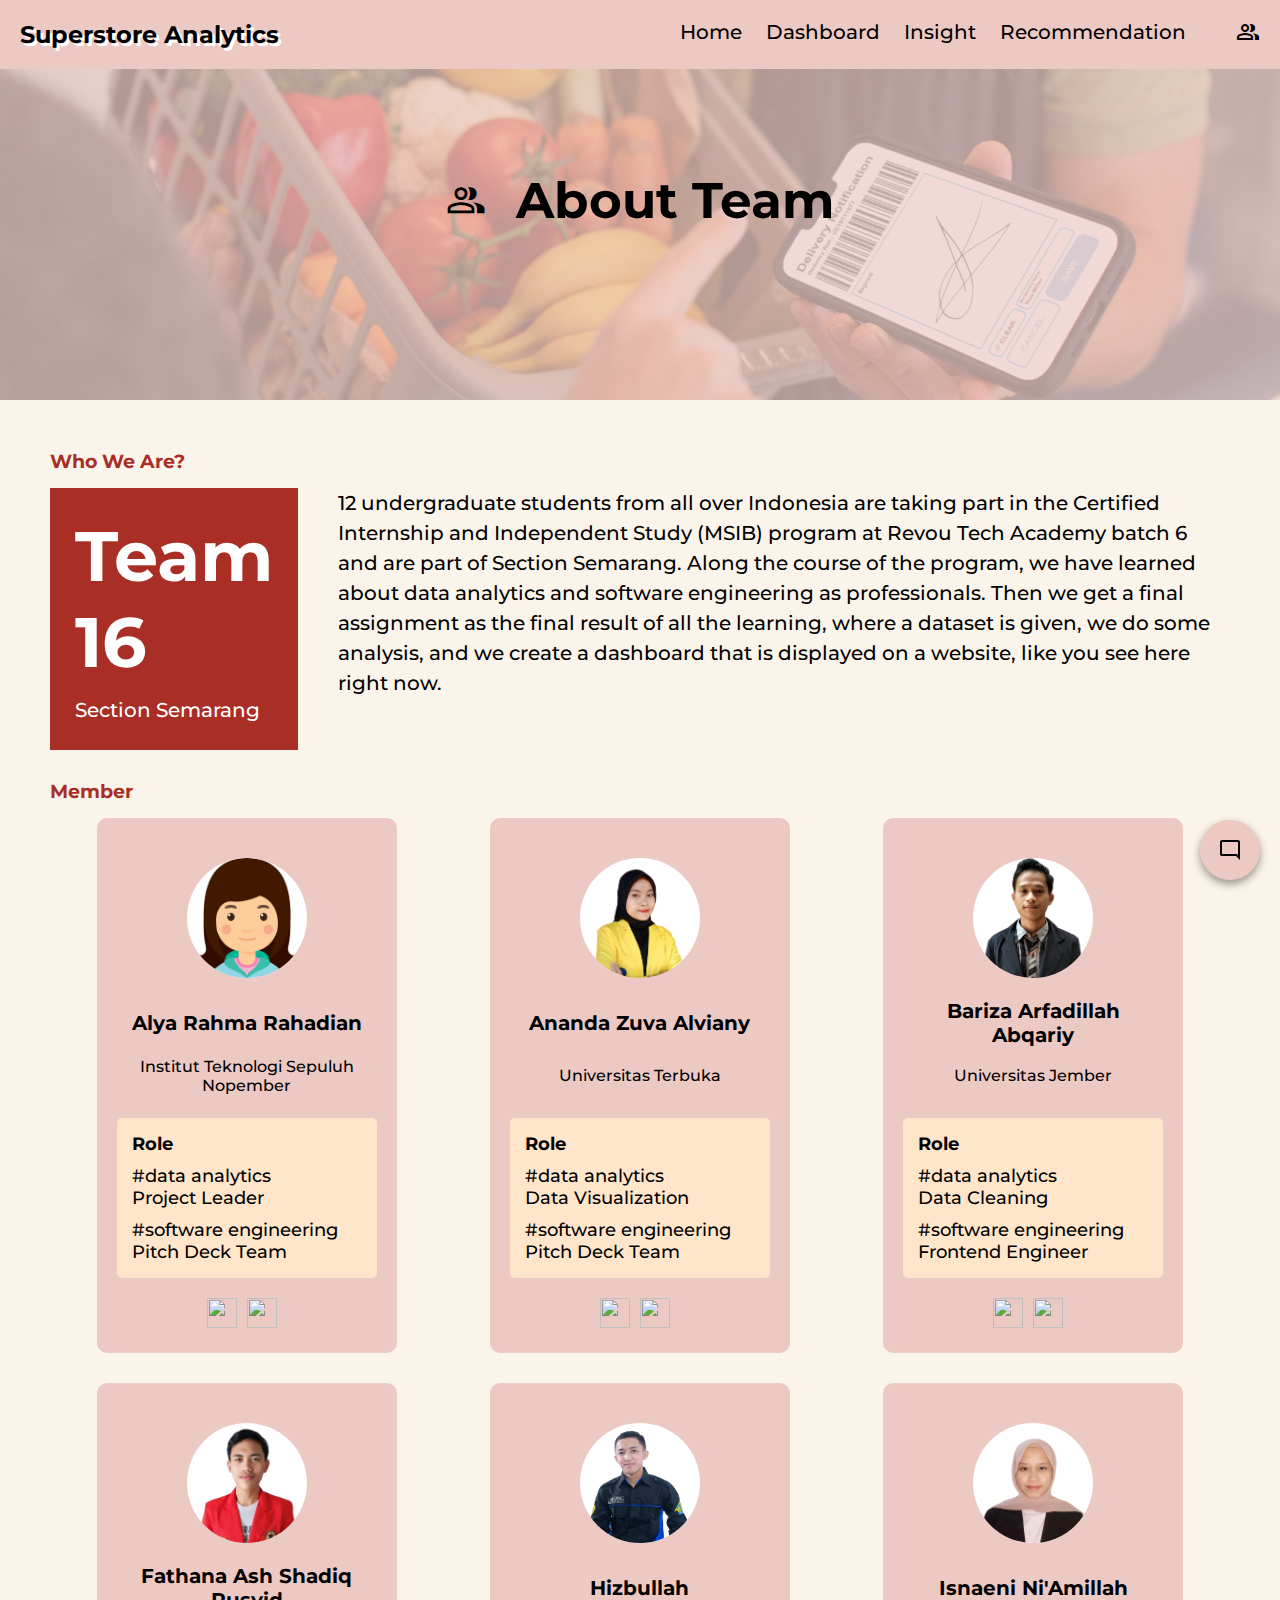
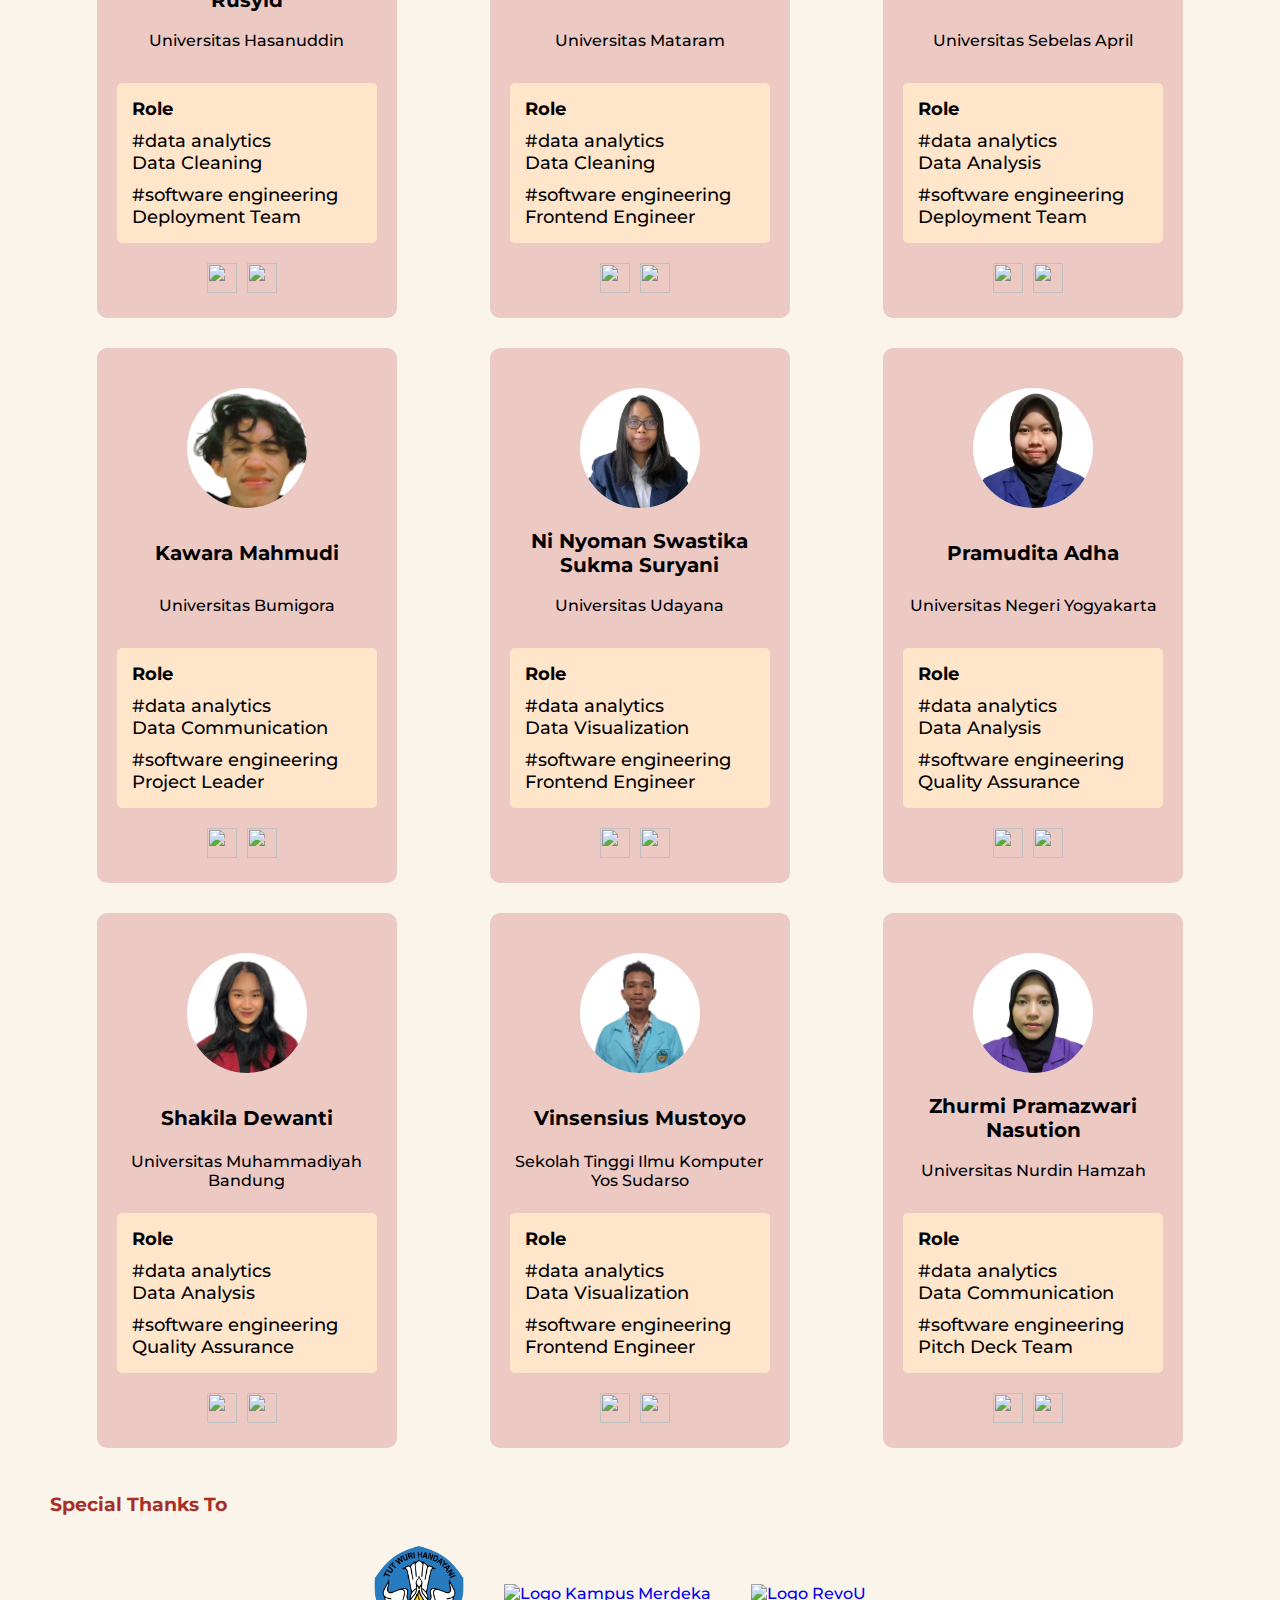
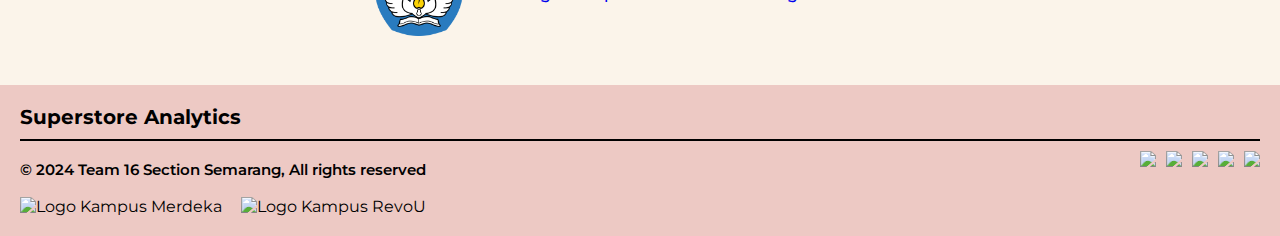
==== commit c34cf080: "update the about page" ====
--- a/about.html
+++ b/about.html
@@ -73,7 +73,7 @@
             <div class="member">
                 <div class="box-member">
                     <div class="information-member">
-                        <img src="./assets/revou_png-removebg-preview.png">
+                        <img src="./assets/Photo buat PPT/girl_145852.png">
                         <div class="information">
                             <p><b>Alya Rahma Rahadian</b></p>
                             <p>Institut Teknologi Sepuluh Nopember</p>
@@ -181,7 +181,7 @@
                         <img src="./assets/Photo buat PPT/isnaeni.png">
                         <div class="information">
                             <p><b>Isnaeni Ni'Amillah</b></p>
-                            <p>Sekolah Tinggi Manajemen Informatika dan Komputer Sumedang</p>
+                            <p>Universitas Sebelas April</p>
                         </div>
                     </div>
                     <div class="role">
@@ -241,7 +241,7 @@
 
                 <div class="box-member">
                     <div class="information-member">
-                        <img src="./assets/adha.png">
+                        <img src="./assets/Photo buat PPT/adha.png">
                         <div class="information">
                             <p><b>Pramudita Adha</b></p>
                             <p>Universitas Negeri Yogyakarta</p>
--- a/about.css
+++ b/about.css
@@ -224,7 +224,7 @@
   align-items: center;
   justify-content: center;
   height: 400px;
-  width: auto;
+  width: 100%;
   background-image: url('./assets/delivery-man-giving-groceries-order-customer\ 1.png');
   background-size: cover;
   background-position: center;
@@ -246,7 +246,7 @@
 }
 
 .md-50{
-font-size: 50px !important ;
+font-size: 40px !important ;
 }
 
 /* mobile view */
@@ -425,9 +425,9 @@
   }
   
   .member-team .information p:nth-child(2) {
-    height: 50px;
+    height: 15px;
     padding: 10px 0;
-    margin-bottom: 10px;
+    margin: 10px 0;
     justify-content: center;
     align-items: center;
     display: flex;
@@ -437,15 +437,20 @@
   @keyframes boxAnimation {
     0% {
       background-color: #EDC9C4;
+      -webkit-transform: translateY(0);
       transform: translateY(0);
+      -webkit-scale: 0.99;
       scale: 0.99;
     }
     100% {
       background-color: #E15240;
+      -webkit-transform: translateY(-15px);
       transform: translateY(-15px);
+      -webkit-scale: 1.05;
       scale: 1.05;
     }
   }
+  
   
   /* mobile view */
   @media (max-width: 768px) {
@@ -455,6 +460,7 @@
   
     .whoweare .team {
       flex-direction: column;
+      align-items: center;
     }
   
     .whoweare .team p:last-child {
@@ -464,7 +470,7 @@
   
     .whoweare .team16 {
       margin: 0px 0px 20px 0px;
-      width: max-content;
+      width: fit-content;
     }
   
     .whoweare .team16 p:nth-child(1) {
@@ -494,6 +500,23 @@
   
     .specialthanks .img-container .revou {
       margin-right: 0px;
+    }
+
+    .animate {
+      animation-name: boxAnimation;
+      animation-duration: 500ms;
+      animation-fill-mode: forwards;
+      animation-iteration-count: 1;
+      animation-direction: alternate;
+    }
+
+    .member-team .box-member:hover .information p:nth-child(1),
+    .member-team .box-member:hover .information p:nth-child(2) {
+      color: #fff;
+    }
+    
+    .member-team .box-member:hover .sosmed img {
+      filter: brightness(0) invert(1);
     }
   }
   
@@ -513,16 +536,36 @@
       font-size: 18px;
       line-height: 30px;
     }
+
+    .animate {
+      animation-name: boxAnimation;
+      animation-duration: 500ms;
+      animation-fill-mode: forwards;
+      animation-iteration-count: 1;
+      animation-direction: alternate;
+    }
+
+    .member-team .box-member:hover .information p:nth-child(1),
+    .member-team .box-member:hover .information p:nth-child(2) {
+      color: #fff;
+    }
+    
+    .member-team .box-member:hover .sosmed img {
+      filter: brightness(0) invert(1);
+    }
   }  
 
 /* footer area */
 .footer-side{
-    width: auto;
+    width: 100%;
     bottom: 0%;
     padding: 20px;
     background-color: #EDC9C4;
     background-size: cover;
+    background-position: center;
+    background-repeat: no-repeat;
     bottom: 0;
+    box-sizing: border-box;
   }
 
   .left-h1{
@@ -541,6 +584,8 @@
   .sosmed-flex-footer a {
     z-index: 1;
     position: relative;
+    display: inline-block;
+    pointer-events: auto;
 }
 
   .sosmed-flex-footer{
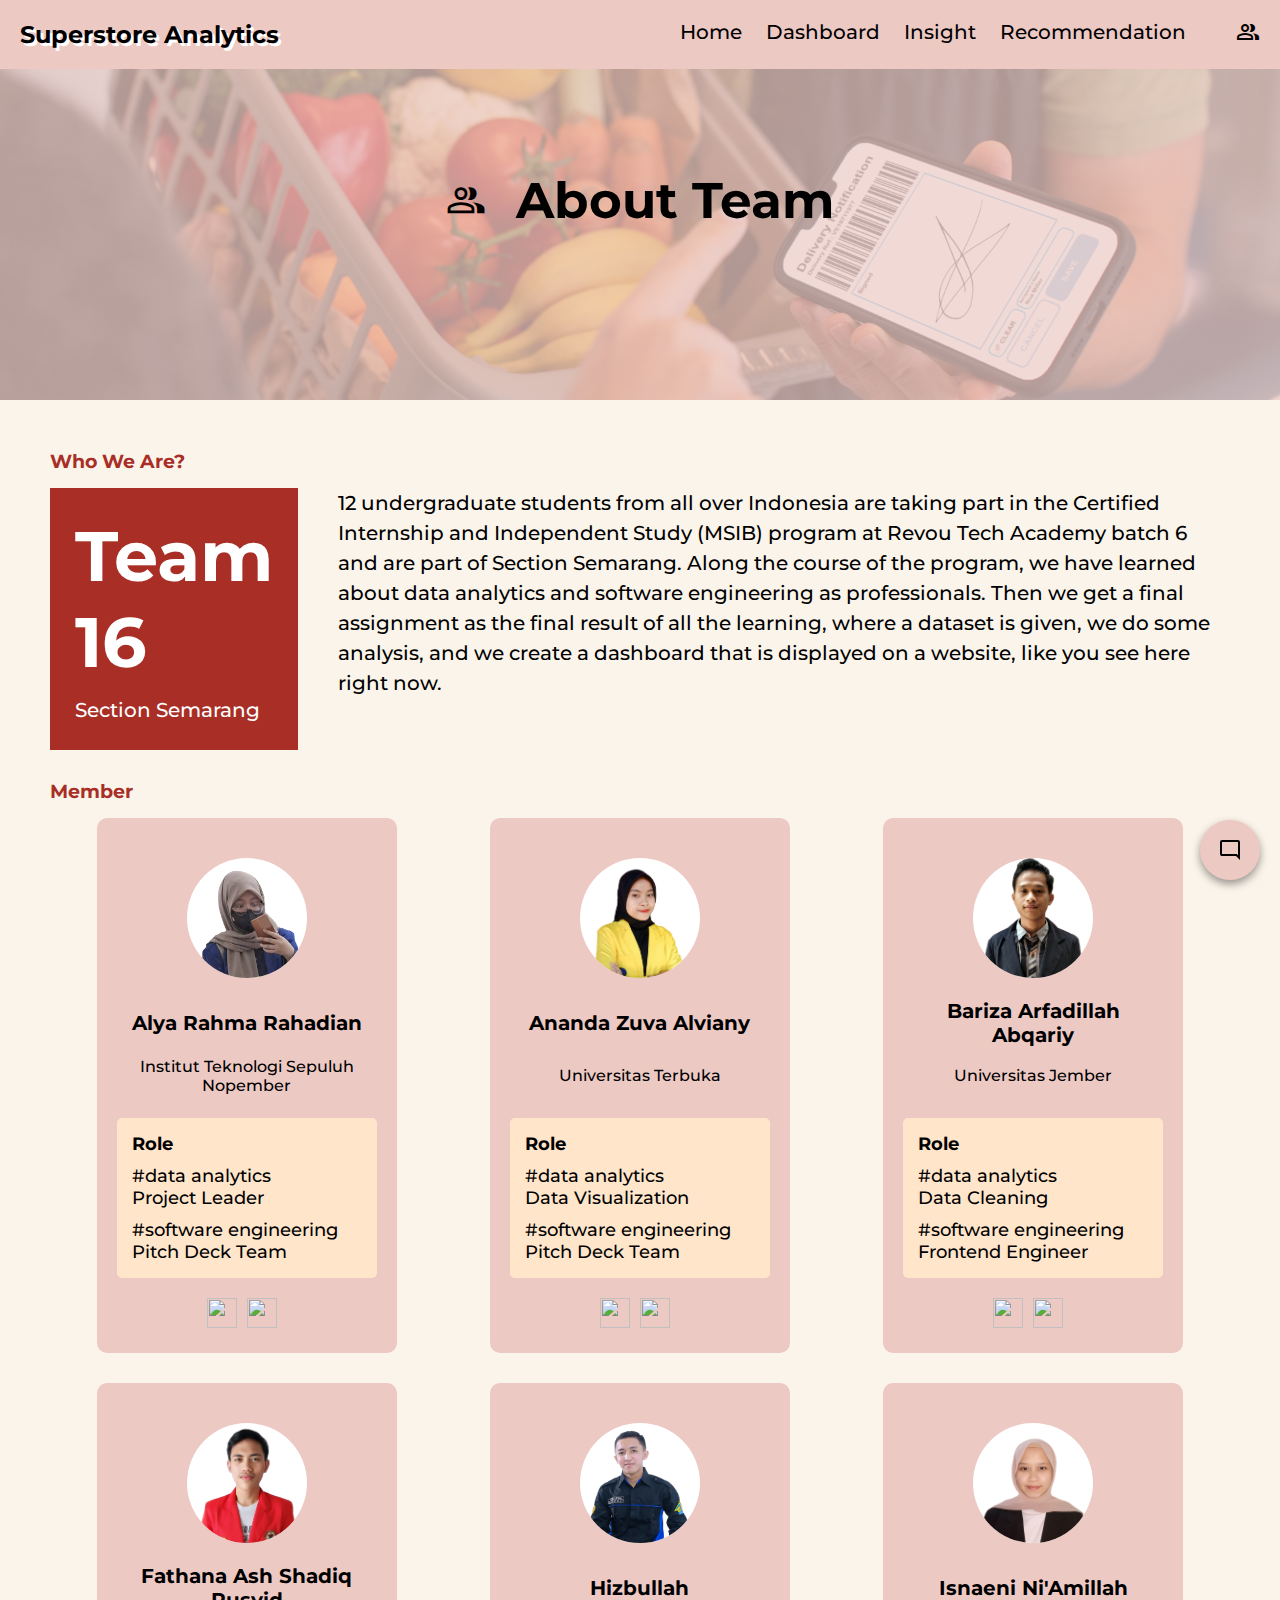
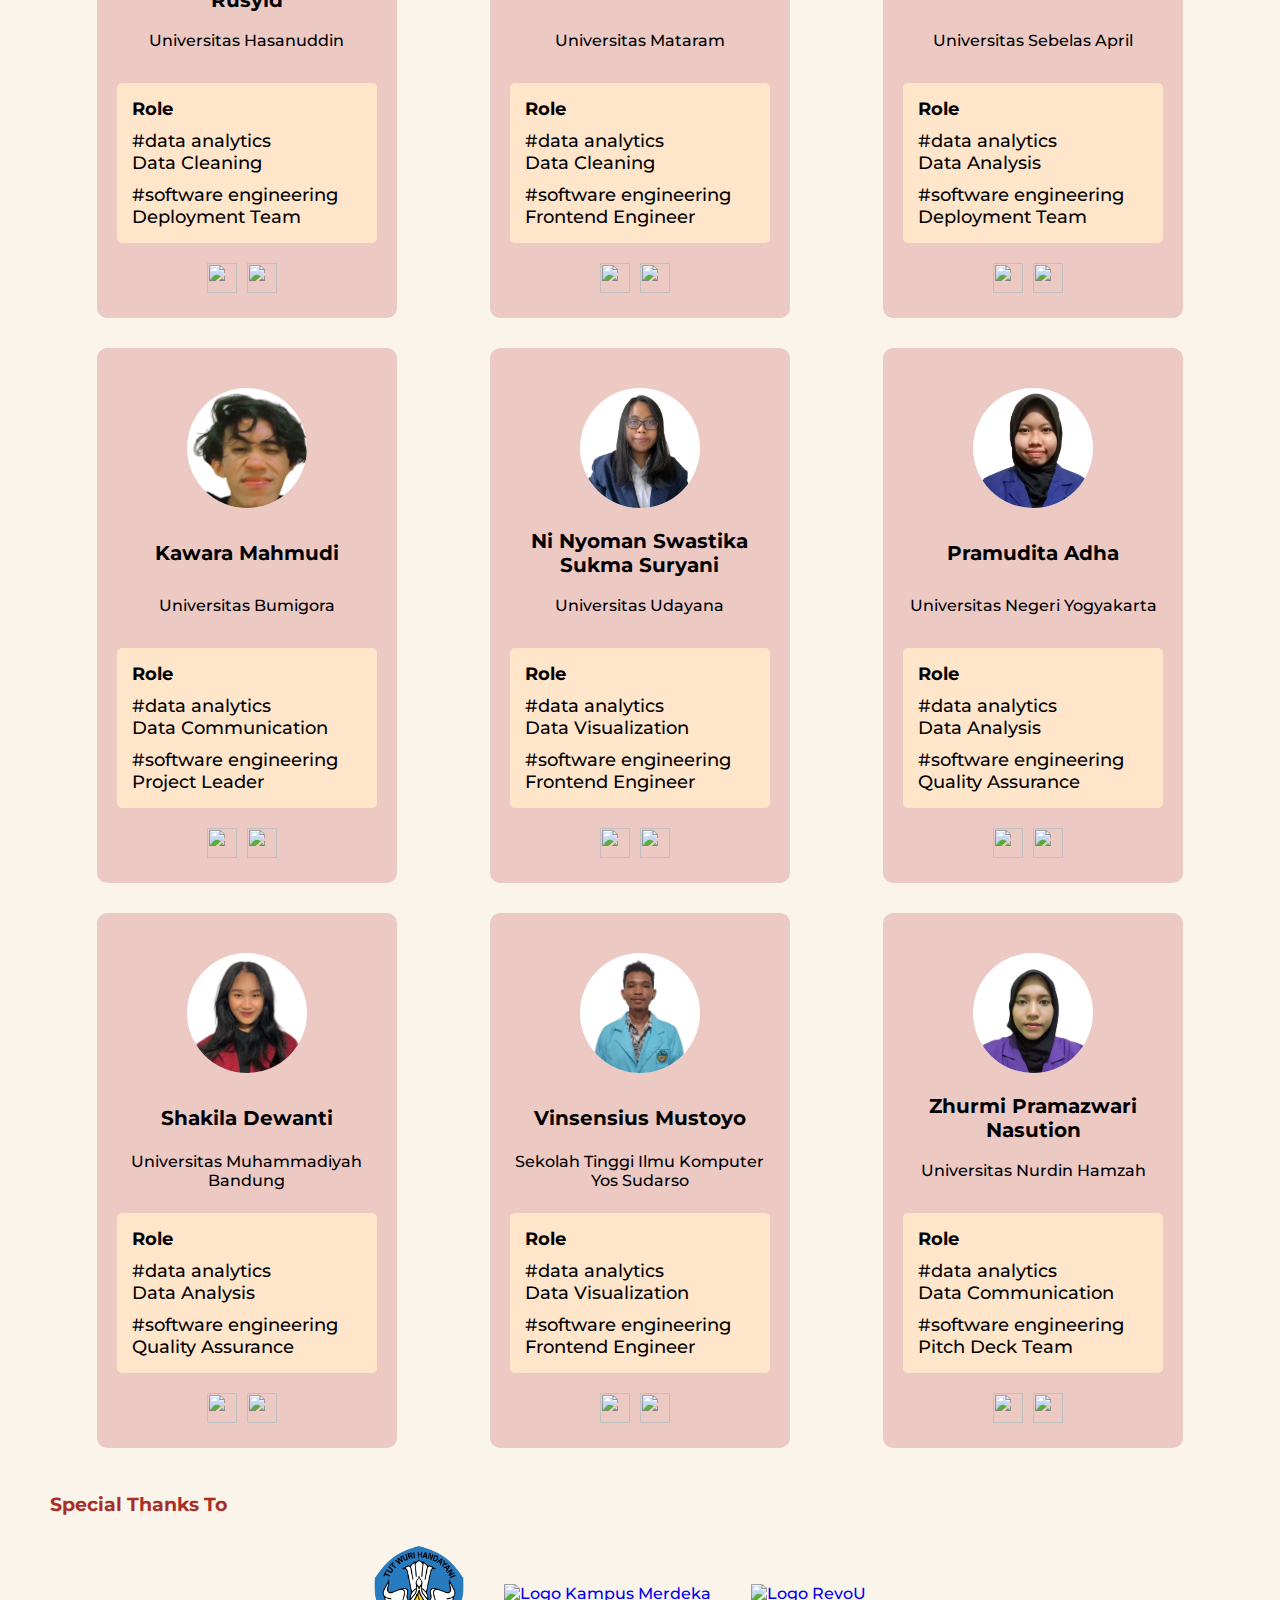
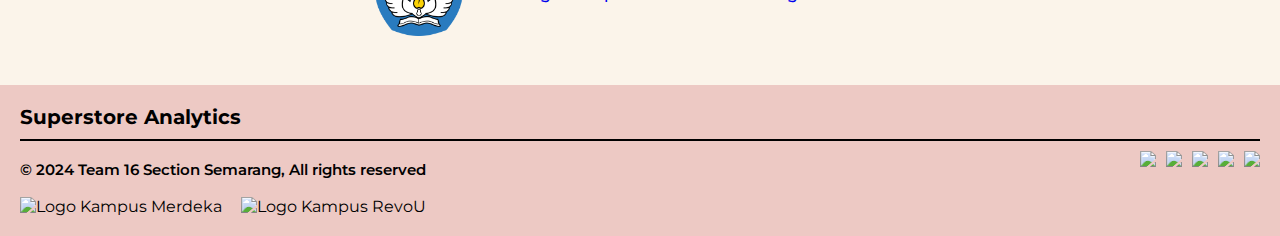
==== commit e52e267e: "adjusting the width, add photo" ====
--- a/about.html
+++ b/about.html
@@ -73,7 +73,7 @@
             <div class="member">
                 <div class="box-member">
                     <div class="information-member">
-                        <img src="./assets/Photo buat PPT/girl_145852.png">
+                        <img src="./assets/Photo buat PPT/alya.png">
                         <div class="information">
                             <p><b>Alya Rahma Rahadian</b></p>
                             <p>Institut Teknologi Sepuluh Nopember</p>
